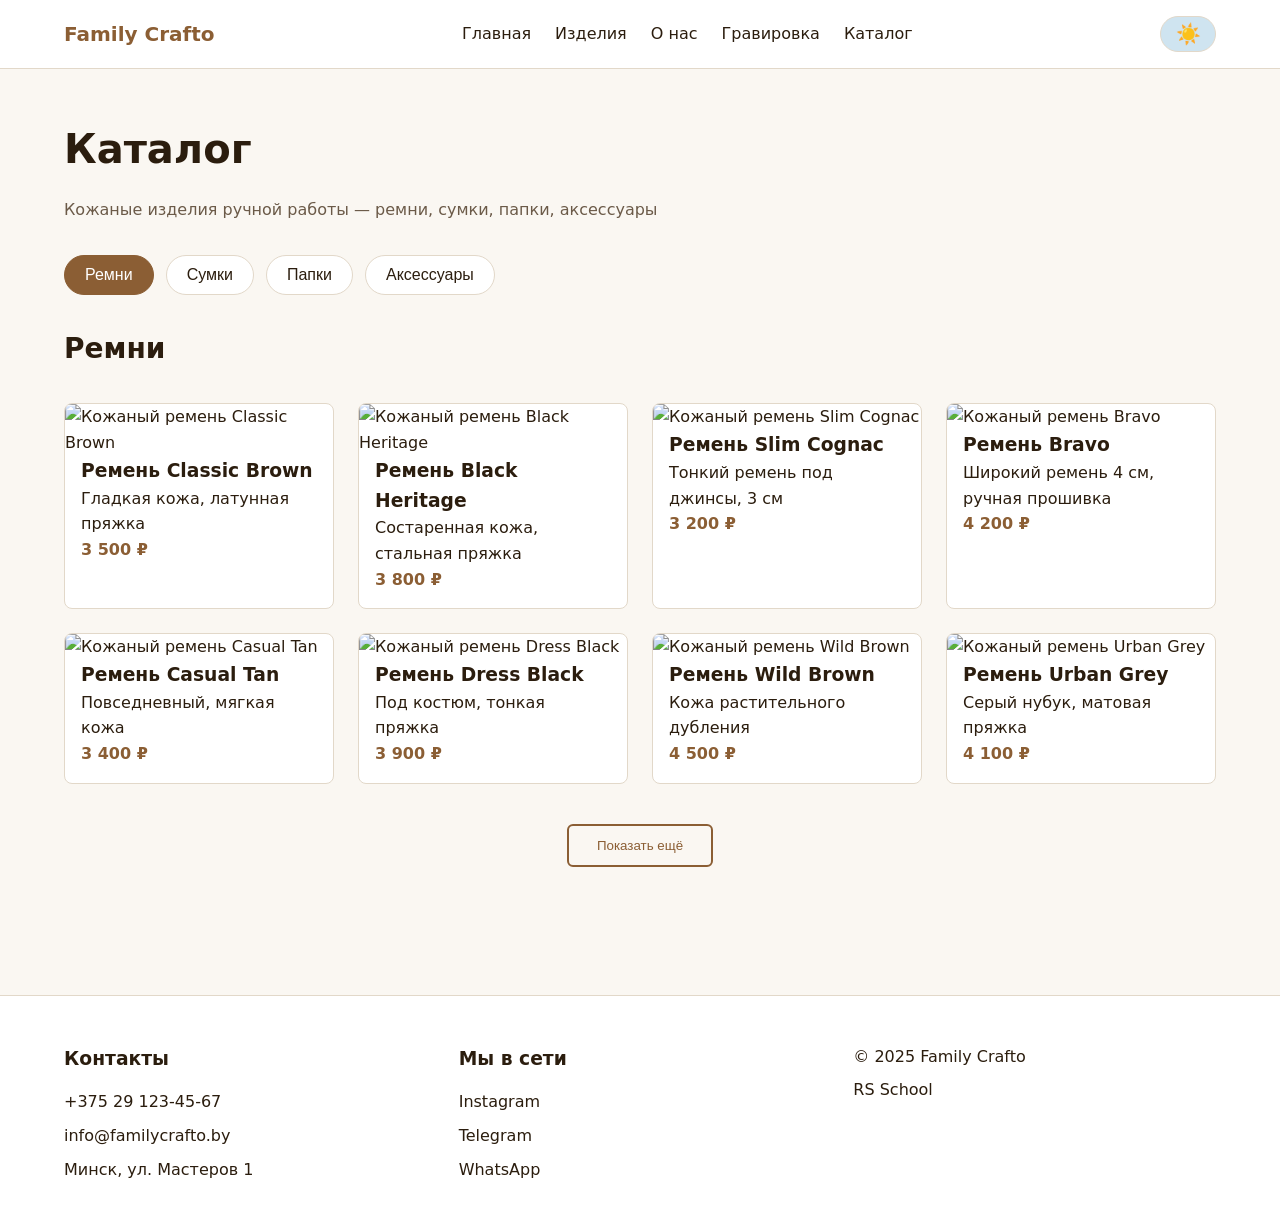
==== catalog.html @ 92be7557 "feat: add landing page and catalog markup" ====
<!DOCTYPE html>
<html lang="ru">
<head>
    <meta charset="UTF-8">
    <meta name="viewport" content="width=device-width, initial-scale=1.0">
    <title>Каталог — Family Crafto</title>
    <link rel="icon" href="images/favicon.ico" type="image/x-icon">
    <link rel="stylesheet" href="css/themes.css">
    <link rel="stylesheet" href="css/style.css">
    <script src="js/theme.js" defer></script>
</head>
<body>

    <!-- ===== HEADER (тот же, что на главной, но ссылки на секции — через index.html#) ===== -->
    <header class="header">
        <div class="container header__inner">
            <a href="index.html" class="logo">Family Crafto</a>

            <nav class="nav" aria-label="Основная навигация">
                <ul class="nav__list">
                    <li><a href="index.html#hero">Главная</a></li>
                    <li><a href="index.html#products">Изделия</a></li>
                    <li><a href="index.html#benefits">О нас</a></li>
                    <li><a href="index.html#engraving">Гравировка</a></li>
                    <li><a href="catalog.html">Каталог</a></li>
                </ul>
            </nav>

            <button class="theme-toggle" type="button" aria-label="Переключить тему">
                <span class="theme-toggle__icon theme-toggle__icon--sun" aria-hidden="true">☀️</span>
                <span class="theme-toggle__icon theme-toggle__icon--moon" aria-hidden="true">🌙</span>
            </button>

            <button class="burger" type="button" aria-label="Открыть меню">
                <span></span><span></span><span></span>
            </button>
        </div>
    </header>

    <!-- ===== MAIN ===== -->
    <main class="catalog">
        <div class="container">

            <!-- 1. Заголовок H1 (единственный на странице) -->
            <h1>Каталог</h1>
            <p class="catalog__subtitle">Кожаные изделия ручной работы — ремни, сумки, папки, аксессуары</p>

            <!-- 2. Категории (≥3) + переключатели -->
            <div class="categories" role="tablist" aria-label="Категории товаров">
                <button class="category category--active" type="button">Ремни</button>
                <button class="category" type="button">Сумки</button>
                <button class="category" type="button">Папки</button>
                <button class="category" type="button">Аксессуары</button>
            </div>
            <h2 class="visually-hidden">Ремни</h2>
            <!-- 3. Сетка карточек (≥8 в активной категории) -->
            <ul class="products">

                <li class="product-card">
                    <img src="images/catalog/belt-1.jpg" alt="Кожаный ремень Classic Brown">
                    <h3>Ремень Classic Brown</h3>
                    <p>Гладкая кожа, латунная пряжка</p>
                    <span class="product-card__price">3 500 ₽</span>
                </li>

                <li class="product-card">
                    <img src="images/catalog/belt-2.jpg" alt="Кожаный ремень Black Heritage">
                    <h3>Ремень Black Heritage</h3>
                    <p>Состаренная кожа, стальная пряжка</p>
                    <span class="product-card__price">3 800 ₽</span>
                </li>

                <li class="product-card">
                    <img src="images/catalog/belt-3.jpg" alt="Кожаный ремень Slim Cognac">
                    <h3>Ремень Slim Cognac</h3>
                    <p>Тонкий ремень под джинсы, 3 см</p>
                    <span class="product-card__price">3 200 ₽</span>
                </li>

                <li class="product-card">
                    <img src="images/catalog/belt-4.jpg" alt="Кожаный ремень Bravo">
                    <h3>Ремень Bravo</h3>
                    <p>Широкий ремень 4 см, ручная прошивка</p>
                    <span class="product-card__price">4 200 ₽</span>
                </li>

                <li class="product-card">
                    <img src="images/catalog/belt-5.jpg" alt="Кожаный ремень Casual Tan">
                    <h3>Ремень Casual Tan</h3>
                    <p>Повседневный, мягкая кожа</p>
                    <span class="product-card__price">3 400 ₽</span>
                </li>

                <li class="product-card">
                    <img src="images/catalog/belt-6.jpg" alt="Кожаный ремень Dress Black">
                    <h3>Ремень Dress Black</h3>
                    <p>Под костюм, тонкая пряжка</p>
                    <span class="product-card__price">3 900 ₽</span>
                </li>

                <li class="product-card">
                    <img src="images/catalog/belt-7.jpg" alt="Кожаный ремень Wild Brown">
                    <h3>Ремень Wild Brown</h3>
                    <p>Кожа растительного дубления</p>
                    <span class="product-card__price">4 500 ₽</span>
                </li>

                <li class="product-card">
                    <img src="images/catalog/belt-8.jpg" alt="Кожаный ремень Urban Grey">
                    <h3>Ремень Urban Grey</h3>
                    <p>Серый нубук, матовая пряжка</p>
                    <span class="product-card__price">4 100 ₽</span>
                </li>

            </ul>

            <!-- 4. Кнопка «Показать ещё» -->
            <div class="catalog__more">
                <button class="btn btn--outline" type="button">Показать ещё</button>
            </div>

        </div>
    </main>

    <!-- ===== FOOTER (тот же, что на главной) ===== -->
    <footer class="footer">
        <div class="container footer__inner">
            <div class="footer__col">
                <h3>Контакты</h3>
                <a href="tel:+375291234567">+375 29 123-45-67</a>
                <a href="mailto:info@familycrafto.by">info@familycrafto.by</a>
                <a href="https://maps.google.com/?q=Minsk" target="_blank" rel="noopener">Минск, ул. Мастеров 1</a>
            </div>
            <div class="footer__col">
                <h3>Мы в сети</h3>
                <a href="https://instagram.com/family_crafto" target="_blank" rel="noopener">Instagram</a>
                <a href="https://t.me/family_crafto" target="_blank" rel="noopener">Telegram</a>
                <a href="https://wa.me/375291234567" target="_blank" rel="noopener">WhatsApp</a>
            </div>
            <div class="footer__col">
                <p>© 2025 Family Crafto</p>
                <a href="https://rs.school/js/" target="_blank" rel="noopener">RS School</a>
            </div>
        </div>
    </footer>

</body>
</html>
---- css/themes.css ----
:root {
    --bg: #faf7f2;
    --surface: #ffffff;
    --text: #2b1d0e;
    --text-muted: #6b5a48;
    --accent: #8b5e34;
    --accent-hover: #6f4826;
    --border: #e2d8c9;
}

[data-theme="dark"] {
    --bg: #1a1410;
    --surface: #241c15;
    --text: #f0e6d8;
    --text-muted: #b5a48e;
    --accent: #c8925b;
    --accent-hover: #dba872;
    --border: #3a2e22;
}
---- css/style.css ----
* { box-sizing: border-box; margin: 0; padding: 0; }

html { scroll-behavior: smooth; }

body {
    font-family: system-ui, -apple-system, sans-serif;
    background: var(--bg);
    color: var(--text);
    line-height: 1.6;
    transition: background .3s, color .3s;
}

ul { list-style: none; }
a { color: inherit; text-decoration: none; }
img { max-width: 100%; height: auto; display: block; }

.container {
    width: 100%;
    max-width: 1200px;
    margin: 0 auto;
    padding: 0 24px;
}

/* HEADER */
.header {
    position: sticky; top: 0; z-index: 100;
    background: var(--surface);
    border-bottom: 1px solid var(--border);
}
.header__inner {
    display: flex; align-items: center; justify-content: space-between;
    gap: 24px; padding: 16px 24px;
}
.logo { font-weight: 700; font-size: 1.25rem; color: var(--accent); }

.nav__list { display: flex; gap: 24px; }
.nav__list a { transition: color .2s; }
.nav__list a:hover { color: var(--accent); }

/* === Кнопка переключения темы с анимацией «закат/восход» === */
.theme-toggle {
    position: relative;
    width: 56px;
    height: 36px;
    border-radius: 18px;
    background: #cfe4f0;                 /* небо днём */
    border: 1px solid var(--border);
    cursor: pointer;
    overflow: hidden;
    padding: 0;
    transition: background .5s ease;
}

/* Небо ночью */
[data-theme="dark"] .theme-toggle {
    background: #1a2740;
}

/* Общие стили иконок — позиция в центре кнопки */
.theme-toggle__icon {
    position: absolute;
    top: 50%;
    left: 50%;
    font-size: 20px;
    line-height: 1;
    transition: transform .6s cubic-bezier(.4, 0, .2, 1),
                opacity .4s ease;
    pointer-events: none;
    user-select: none;
}

/* === СВЕТЛАЯ ТЕМА: солнце в центре, луна «ушла за горизонт» === */
.theme-toggle__icon--sun {
    transform: translate(-50%, -50%);
    opacity: 1;
}

.theme-toggle__icon--moon {
    transform: translate(-50%, 60%);     /* спрятана внизу */
    opacity: 0;
}

/* === ТЁМНАЯ ТЕМА: луна в центре, солнце «уходит вниз» === */
[data-theme="dark"] .theme-toggle__icon--sun {
    transform: translate(-50%, 60%);
    opacity: 0;
}

[data-theme="dark"] .theme-toggle__icon--moon {
    transform: translate(-50%, -50%);
    opacity: 1;
}

/* ховер — лёгкое увеличение кнопки */
.theme-toggle:hover {
    transform: scale(1.05);
}
.theme-toggle:active {
    transform: scale(.97);
}

.theme-toggle:hover { background: var(--border); }

.burger { display: none; background: none; border: none; cursor: pointer; }
.burger span { display: block; width: 24px; height: 2px; background: var(--text); margin: 4px 0; }

/* секции */
section { padding: 64px 0; }

h1 { font-size: 2.5rem; margin-bottom: 16px; }
h2 { font-size: 1.75rem; margin-bottom: 16px; }

.btn {
    display: inline-block; padding: 12px 28px;
    background: var(--accent); color: #fff;
    border-radius: 6px; border: none; cursor: pointer;
    transition: background .2s, transform .2s;
}
.btn:hover { background: var(--accent-hover); transform: translateY(-2px); }
.btn--outline { background: transparent; color: var(--accent); border: 2px solid var(--accent); }
.btn--outline:hover { background: var(--accent); color: #fff; }

/* сетки */
.benefits__grid { display: grid; grid-template-columns: repeat(3, 1fr); gap: 24px; margin-top: 32px; }
.benefit-card { background: var(--surface); border: 1px solid var(--border); padding: 24px; border-radius: 8px; }

.products { display: grid; grid-template-columns: repeat(4, 1fr); gap: 24px; margin: 32px 0; }
.product-card { background: var(--surface); border: 1px solid var(--border); border-radius: 8px; overflow: hidden; transition: transform .3s, box-shadow .3s; }
.product-card:hover { transform: translateY(-4px); box-shadow: 0 8px 24px rgba(0,0,0,.12); }
.product-card h3, .product-card p, .product-card__price { padding: 0 16px; }
.product-card__price { display: block; padding-bottom: 16px; color: var(--accent); font-weight: 700; }

/* слайдер */
.slider { position: relative; overflow: hidden; margin-top: 32px; }
.slider__track { display: flex; gap: 24px; }
.slide { flex: 0 0 calc((100% - 48px) / 3); background: var(--surface); border-radius: 8px; overflow: hidden; }
.slide h3, .slide p { padding: 8px 16px; }

.slider__btn {
    position: absolute; top: 50%; transform: translateY(-50%);
    background: var(--surface); border: 1px solid var(--border);
    width: 40px; height: 40px; border-radius: 50%; cursor: pointer;
}
.slider__btn--prev { left: 8px; }
.slider__btn--next { right: 8px; }

.slider__dots { display: flex; gap: 8px; justify-content: center; margin-top: 16px; }
.dot { width: 10px; height: 10px; border-radius: 50%; background: var(--border); border: none; cursor: pointer; }
.dot--active { background: var(--accent); }

/* about / engraving */
.about__inner, .engraving__inner {
    display: grid; grid-template-columns: 1fr 1fr; gap: 48px; align-items: center;
}

/* footer */
.footer { background: var(--surface); border-top: 1px solid var(--border); padding: 48px 0 24px; margin-top: 64px; }
.footer__inner { display: grid; grid-template-columns: repeat(3, 1fr); gap: 32px; }
.footer__col { display: flex; flex-direction: column; gap: 8px; }
.footer__col h3 { margin-bottom: 8px; }
.footer__col a { transition: color .2s; }
.footer__col a:hover { color: var(--accent); }

/* АДАПТИВ */
@media (max-width: 1024px) {
    .products { grid-template-columns: repeat(3, 1fr); }
    .benefits__grid { grid-template-columns: repeat(2, 1fr); }
}

@media (max-width: 768px) {
    .nav { display: none; }
    .burger { display: block; }
    .about__inner, .engraving__inner { grid-template-columns: 1fr; }
    .products { grid-template-columns: repeat(2, 1fr); }
    .slide { flex: 0 0 calc((100% - 24px) / 2); }
    h1 { font-size: 2rem; }
}

@media (max-width: 480px) {
    .container { padding: 0 16px; }
    .products, .benefits__grid, .footer__inner { grid-template-columns: 1fr; }
    .slide { flex: 0 0 100%; }
    h1 { font-size: 1.75rem; }
}
/* Каталог */
.catalog { padding: 48px 0 64px; }

.catalog__subtitle {
    color: var(--text-muted);
    margin-bottom: 32px;
}

/* Категории */
.categories {
    display: flex;
    flex-wrap: wrap;
    gap: 12px;
    margin-bottom: 32px;
}

.category {
    padding: 10px 20px;
    background: var(--surface);
    color: var(--text);
    border: 1px solid var(--border);
    border-radius: 24px;
    cursor: pointer;
    transition: background .2s, color .2s, border-color .2s;
    font-size: 1rem;
}

.category:hover {
    border-color: var(--accent);
    color: var(--accent);
}

.category--active {
    background: var(--accent);
    color: #fff;
    border-color: var(--accent);
}

/* Кнопка «Показать ещё» */
.catalog__more {
    display: flex;
    justify-content: center;
    margin-top: 40px;
}
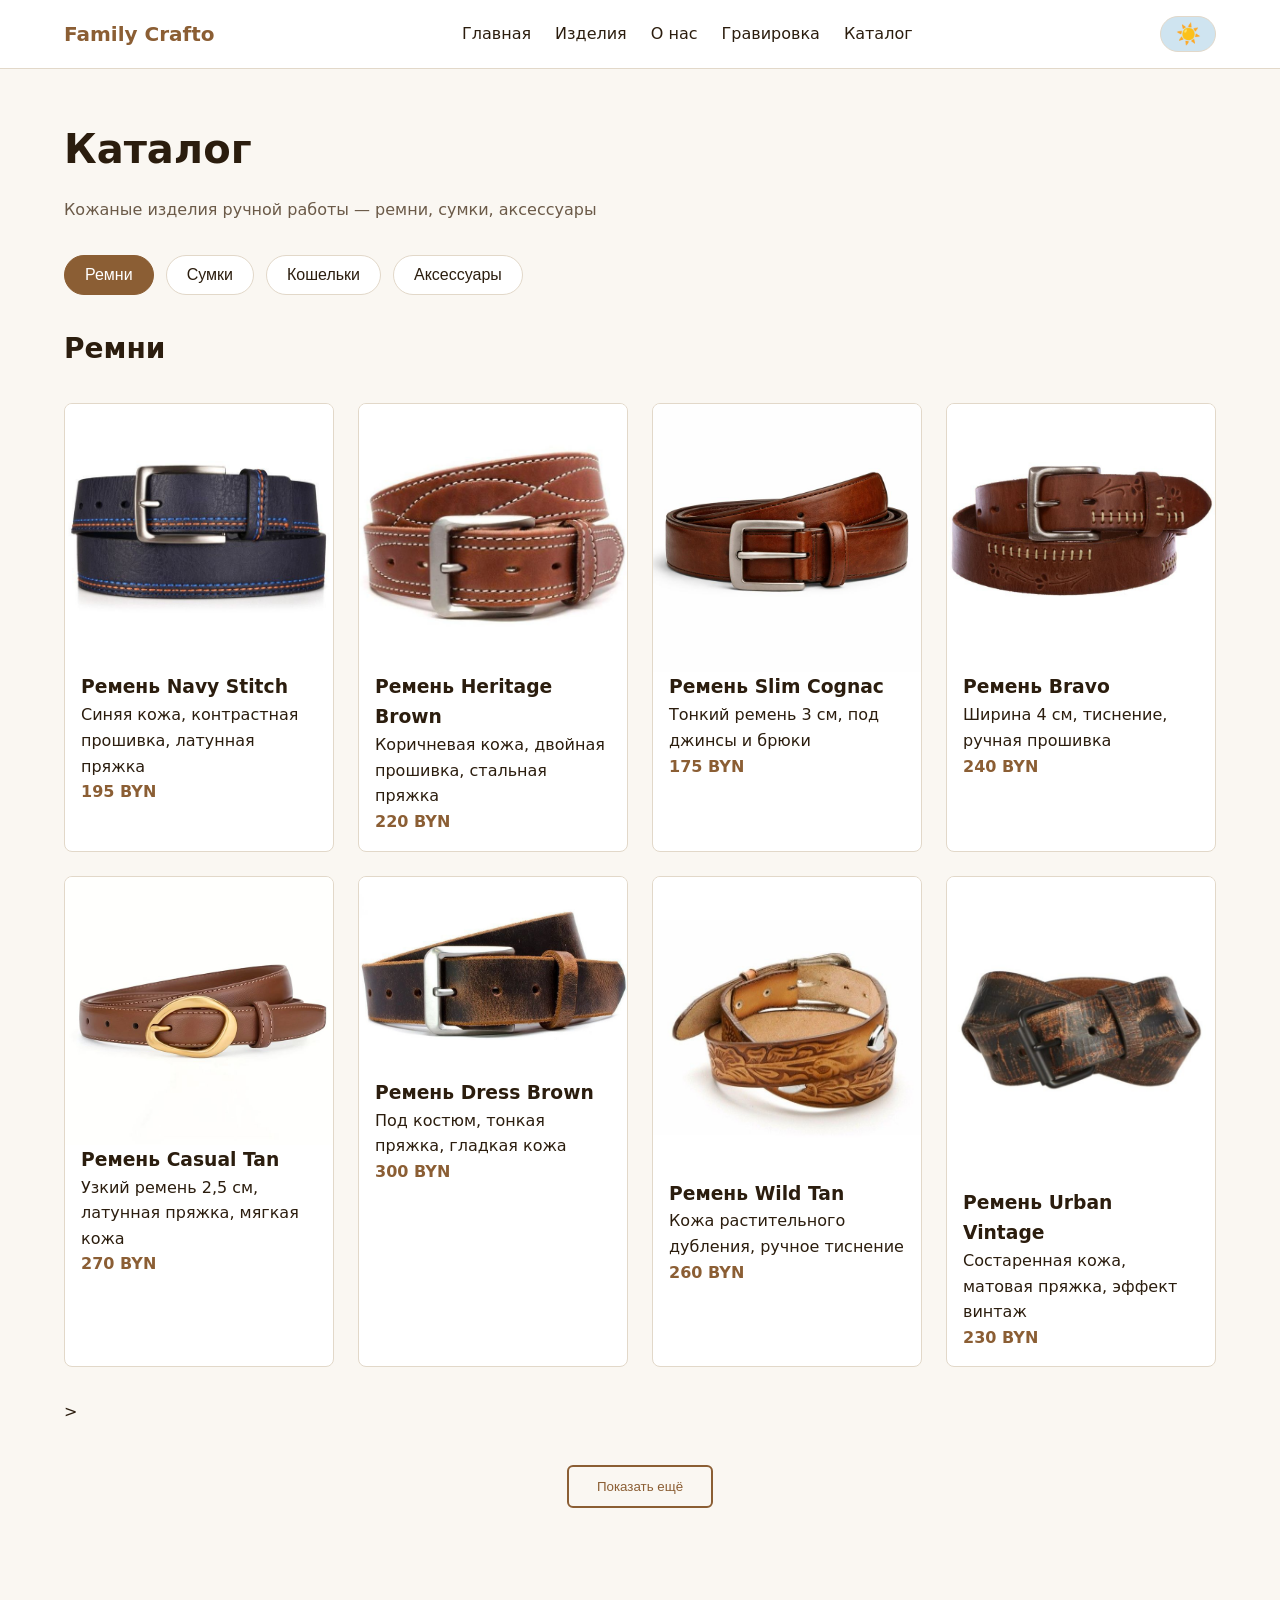
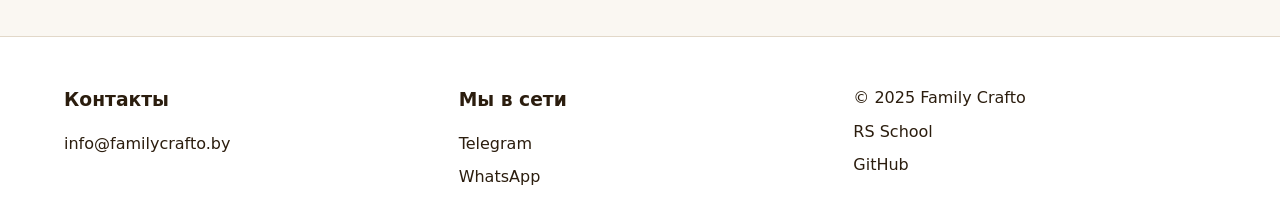
==== commit b1fe6485: "feat: add product images and update hero text" ====
--- a/catalog.html
+++ b/catalog.html
@@ -11,7 +11,7 @@
 </head>
 <body>
 
-    <!-- ===== HEADER (тот же, что на главной, но ссылки на секции — через index.html#) ===== -->
+    
     <header class="header">
         <div class="container header__inner">
             <a href="index.html" class="logo">Family Crafto</a>
@@ -37,84 +37,84 @@
         </div>
     </header>
 
-    <!-- ===== MAIN ===== -->
+   
     <main class="catalog">
         <div class="container">
 
-            <!-- 1. Заголовок H1 (единственный на странице) -->
+           
             <h1>Каталог</h1>
-            <p class="catalog__subtitle">Кожаные изделия ручной работы — ремни, сумки, папки, аксессуары</p>
+            <p class="catalog__subtitle">Кожаные изделия ручной работы — ремни, сумки, аксессуары</p>
 
-            <!-- 2. Категории (≥3) + переключатели -->
+            
             <div class="categories" role="tablist" aria-label="Категории товаров">
                 <button class="category category--active" type="button">Ремни</button>
                 <button class="category" type="button">Сумки</button>
-                <button class="category" type="button">Папки</button>
+                <button class="category" type="button">Кошельки</button>
                 <button class="category" type="button">Аксессуары</button>
             </div>
             <h2 class="visually-hidden">Ремни</h2>
-            <!-- 3. Сетка карточек (≥8 в активной категории) -->
+        
             <ul class="products">
 
                 <li class="product-card">
-                    <img src="images/catalog/belt-1.jpg" alt="Кожаный ремень Classic Brown">
-                    <h3>Ремень Classic Brown</h3>
-                    <p>Гладкая кожа, латунная пряжка</p>
-                    <span class="product-card__price">3 500 ₽</span>
+                    <img src="images/remen4.jpg" alt="Синий кожаный ремень с контрастной прошивкой">
+                    <h3>Ремень Navy Stitch</h3>
+                    <p>Синяя кожа, контрастная прошивка, латунная пряжка</p>
+                    <span class="product-card__price">195 BYN</span>
                 </li>
-
+            
                 <li class="product-card">
-                    <img src="images/catalog/belt-2.jpg" alt="Кожаный ремень Black Heritage">
-                    <h3>Ремень Black Heritage</h3>
-                    <p>Состаренная кожа, стальная пряжка</p>
-                    <span class="product-card__price">3 800 ₽</span>
+                    <img src="images/remen5.jpg" alt="Коричневый кожаный ремень с двойной прошивкой">
+                    <h3>Ремень Heritage Brown</h3>
+                    <p>Коричневая кожа, двойная прошивка, стальная пряжка</p>
+                    <span class="product-card__price">220 BYN</span>
                 </li>
-
+            
                 <li class="product-card">
-                    <img src="images/catalog/belt-3.jpg" alt="Кожаный ремень Slim Cognac">
+                    <img src="images/remen3.jpg" alt="Тонкий коричневый кожаный ремень под джинсы">
                     <h3>Ремень Slim Cognac</h3>
-                    <p>Тонкий ремень под джинсы, 3 см</p>
-                    <span class="product-card__price">3 200 ₽</span>
+                    <p>Тонкий ремень 3 см, под джинсы и брюки</p>
+                    <span class="product-card__price">175 BYN</span>
                 </li>
-
+            
                 <li class="product-card">
-                    <img src="images/catalog/belt-4.jpg" alt="Кожаный ремень Bravo">
+                    <img src="images/remen6.jpg" alt="Кожаный ремень с тиснением ручной работы">
                     <h3>Ремень Bravo</h3>
-                    <p>Широкий ремень 4 см, ручная прошивка</p>
-                    <span class="product-card__price">4 200 ₽</span>
+                    <p>Ширина 4 см, тиснение, ручная прошивка</p>
+                    <span class="product-card__price">240 BYN</span>
                 </li>
-
+            
                 <li class="product-card">
-                    <img src="images/catalog/belt-5.jpg" alt="Кожаный ремень Casual Tan">
+                    <img src="images/remen10.jpg" alt="Узкий кожаный ремень с латунной пряжкой">
                     <h3>Ремень Casual Tan</h3>
-                    <p>Повседневный, мягкая кожа</p>
-                    <span class="product-card__price">3 400 ₽</span>
+                    <p>Узкий ремень 2,5 см, латунная пряжка, мягкая кожа</p>
+                    <span class="product-card__price">270 BYN</span>
                 </li>
-
+            
                 <li class="product-card">
-                    <img src="images/catalog/belt-6.jpg" alt="Кожаный ремень Dress Black">
-                    <h3>Ремень Dress Black</h3>
-                    <p>Под костюм, тонкая пряжка</p>
-                    <span class="product-card__price">3 900 ₽</span>
+                    <img src="images/remen9.jpg" alt="Классический тёмно-коричневый ремень под костюм">
+                    <h3>Ремень Dress Brown</h3>
+                    <p>Под костюм, тонкая пряжка, гладкая кожа</p>
+                    <span class="product-card__price">300 BYN</span>
                 </li>
-
+            
                 <li class="product-card">
-                    <img src="images/catalog/belt-7.jpg" alt="Кожаный ремень Wild Brown">
-                    <h3>Ремень Wild Brown</h3>
-                    <p>Кожа растительного дубления</p>
-                    <span class="product-card__price">4 500 ₽</span>
+                    <img src="images/remen8.jpg" alt="Кожаный ремень ручной работы с тиснением">
+                    <h3>Ремень Wild Tan</h3>
+                    <p>Кожа растительного дубления, ручное тиснение</p>
+                    <span class="product-card__price">260 BYN</span>
                 </li>
-
+            
                 <li class="product-card">
-                    <img src="images/catalog/belt-8.jpg" alt="Кожаный ремень Urban Grey">
-                    <h3>Ремень Urban Grey</h3>
-                    <p>Серый нубук, матовая пряжка</p>
-                    <span class="product-card__price">4 100 ₽</span>
+                    <img src="images/remen7.jpg" alt="Состаренный кожаный ремень тёмно-коричневый">
+                    <h3>Ремень Urban Vintage</h3>
+                    <p>Состаренная кожа, матовая пряжка, эффект винтаж</p>
+                    <span class="product-card__price">230 BYN</span>
                 </li>
-
+            
             </ul>
 
-            <!-- 4. Кнопка «Показать ещё» -->
+          >
             <div class="catalog__more">
                 <button class="btn btn--outline" type="button">Показать ещё</button>
             </div>
@@ -122,24 +122,22 @@
         </div>
     </main>
 
-    <!-- ===== FOOTER (тот же, что на главной) ===== -->
+    
     <footer class="footer">
         <div class="container footer__inner">
             <div class="footer__col">
                 <h3>Контакты</h3>
-                <a href="tel:+375291234567">+375 29 123-45-67</a>
                 <a href="mailto:info@familycrafto.by">info@familycrafto.by</a>
-                <a href="https://maps.google.com/?q=Minsk" target="_blank" rel="noopener">Минск, ул. Мастеров 1</a>
             </div>
             <div class="footer__col">
                 <h3>Мы в сети</h3>
-                <a href="https://instagram.com/family_crafto" target="_blank" rel="noopener">Instagram</a>
                 <a href="https://t.me/family_crafto" target="_blank" rel="noopener">Telegram</a>
                 <a href="https://wa.me/375291234567" target="_blank" rel="noopener">WhatsApp</a>
             </div>
             <div class="footer__col">
                 <p>© 2025 Family Crafto</p>
                 <a href="https://rs.school/js/" target="_blank" rel="noopener">RS School</a>
+                <a href="https://github.com/Kalanho" target="_blank" rel="noopener" class="footer__link">GitHub</a>
             </div>
         </div>
     </footer>
--- a/css/style.css
+++ b/css/style.css
@@ -21,7 +21,7 @@
     padding: 0 24px;
 }
 
-/* HEADER */
+
 .header {
     position: sticky; top: 0; z-index: 100;
     background: var(--surface);
@@ -37,13 +37,13 @@
 .nav__list a { transition: color .2s; }
 .nav__list a:hover { color: var(--accent); }
 
-/* === Кнопка переключения темы с анимацией «закат/восход» === */
+
 .theme-toggle {
     position: relative;
     width: 56px;
     height: 36px;
     border-radius: 18px;
-    background: #cfe4f0;                 /* небо днём */
+    background: #cfe4f0;                 
     border: 1px solid var(--border);
     cursor: pointer;
     overflow: hidden;
@@ -51,12 +51,12 @@
     transition: background .5s ease;
 }
 
-/* Небо ночью */
+
 [data-theme="dark"] .theme-toggle {
     background: #1a2740;
 }
 
-/* Общие стили иконок — позиция в центре кнопки */
+
 .theme-toggle__icon {
     position: absolute;
     top: 50%;
@@ -69,18 +69,18 @@
     user-select: none;
 }
 
-/* === СВЕТЛАЯ ТЕМА: солнце в центре, луна «ушла за горизонт» === */
+
 .theme-toggle__icon--sun {
     transform: translate(-50%, -50%);
     opacity: 1;
 }
 
 .theme-toggle__icon--moon {
-    transform: translate(-50%, 60%);     /* спрятана внизу */
+    transform: translate(-50%, 60%);     
     opacity: 0;
 }
 
-/* === ТЁМНАЯ ТЕМА: луна в центре, солнце «уходит вниз» === */
+
 [data-theme="dark"] .theme-toggle__icon--sun {
     transform: translate(-50%, 60%);
     opacity: 0;
@@ -91,7 +91,7 @@
     opacity: 1;
 }
 
-/* ховер — лёгкое увеличение кнопки */
+
 .theme-toggle:hover {
     transform: scale(1.05);
 }
@@ -104,7 +104,7 @@
 .burger { display: none; background: none; border: none; cursor: pointer; }
 .burger span { display: block; width: 24px; height: 2px; background: var(--text); margin: 4px 0; }
 
-/* секции */
+
 section { padding: 64px 0; }
 
 h1 { font-size: 2.5rem; margin-bottom: 16px; }
@@ -120,7 +120,7 @@
 .btn--outline { background: transparent; color: var(--accent); border: 2px solid var(--accent); }
 .btn--outline:hover { background: var(--accent); color: #fff; }
 
-/* сетки */
+
 .benefits__grid { display: grid; grid-template-columns: repeat(3, 1fr); gap: 24px; margin-top: 32px; }
 .benefit-card { background: var(--surface); border: 1px solid var(--border); padding: 24px; border-radius: 8px; }
 
@@ -130,7 +130,7 @@
 .product-card h3, .product-card p, .product-card__price { padding: 0 16px; }
 .product-card__price { display: block; padding-bottom: 16px; color: var(--accent); font-weight: 700; }
 
-/* слайдер */
+
 .slider { position: relative; overflow: hidden; margin-top: 32px; }
 .slider__track { display: flex; gap: 24px; }
 .slide { flex: 0 0 calc((100% - 48px) / 3); background: var(--surface); border-radius: 8px; overflow: hidden; }
@@ -148,12 +148,12 @@
 .dot { width: 10px; height: 10px; border-radius: 50%; background: var(--border); border: none; cursor: pointer; }
 .dot--active { background: var(--accent); }
 
-/* about / engraving */
+
 .about__inner, .engraving__inner {
     display: grid; grid-template-columns: 1fr 1fr; gap: 48px; align-items: center;
 }
 
-/* footer */
+
 .footer { background: var(--surface); border-top: 1px solid var(--border); padding: 48px 0 24px; margin-top: 64px; }
 .footer__inner { display: grid; grid-template-columns: repeat(3, 1fr); gap: 32px; }
 .footer__col { display: flex; flex-direction: column; gap: 8px; }
@@ -161,7 +161,7 @@
 .footer__col a { transition: color .2s; }
 .footer__col a:hover { color: var(--accent); }
 
-/* АДАПТИВ */
+
 @media (max-width: 1024px) {
     .products { grid-template-columns: repeat(3, 1fr); }
     .benefits__grid { grid-template-columns: repeat(2, 1fr); }
@@ -182,7 +182,7 @@
     .slide { flex: 0 0 100%; }
     h1 { font-size: 1.75rem; }
 }
-/* Каталог */
+
 .catalog { padding: 48px 0 64px; }
 
 .catalog__subtitle {
@@ -190,7 +190,7 @@
     margin-bottom: 32px;
 }
 
-/* Категории */
+
 .categories {
     display: flex;
     flex-wrap: wrap;
@@ -220,9 +220,28 @@
     border-color: var(--accent);
 }
 
-/* Кнопка «Показать ещё» */
+
 .catalog__more {
     display: flex;
     justify-content: center;
     margin-top: 40px;
+}
+.hero {
+    padding: 96px 0;
+}
+
+.hero__inner {
+    max-width: 720px;
+}
+
+.hero h1 {
+    font-size: 2.5rem;
+    margin-bottom: 16px;
+    line-height: 1.2;
+}
+
+.hero p {
+    font-size: 1.125rem;
+    color: var(--text-muted);
+    margin-bottom: 32px;
 }
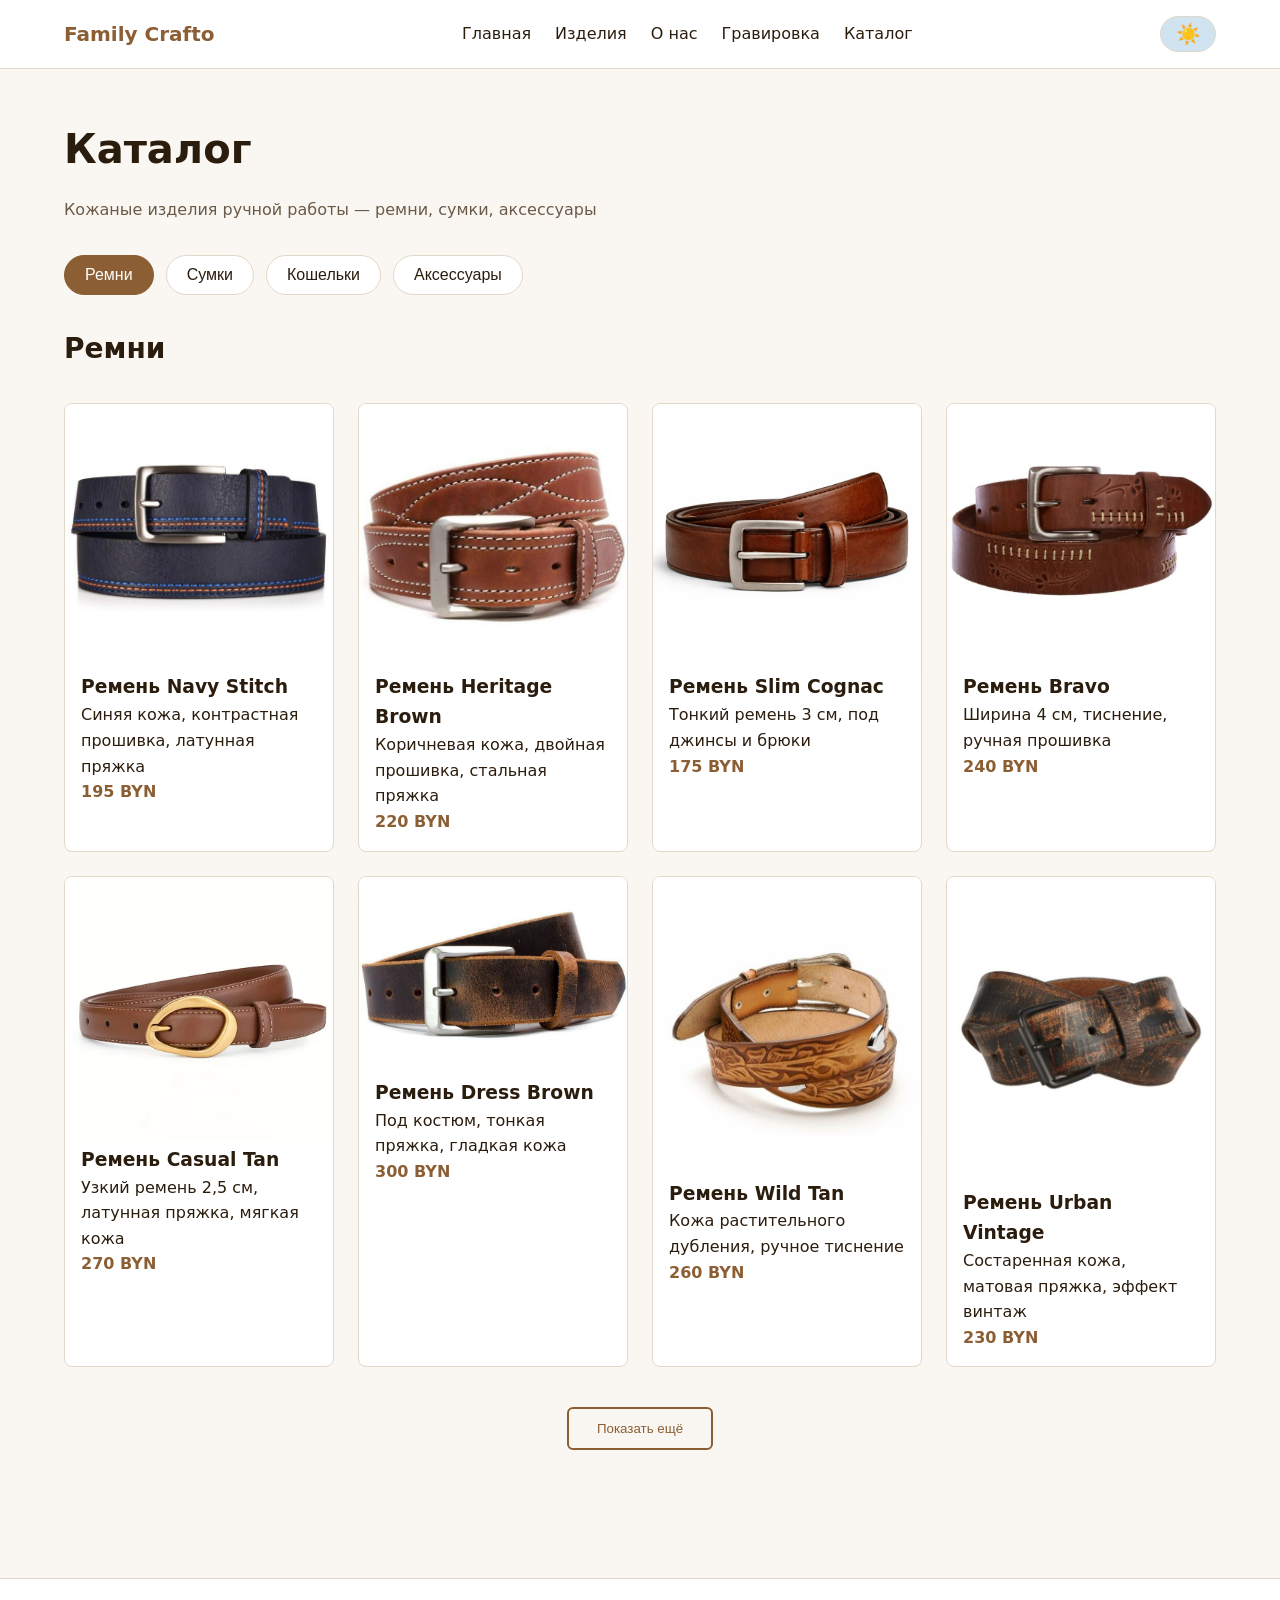
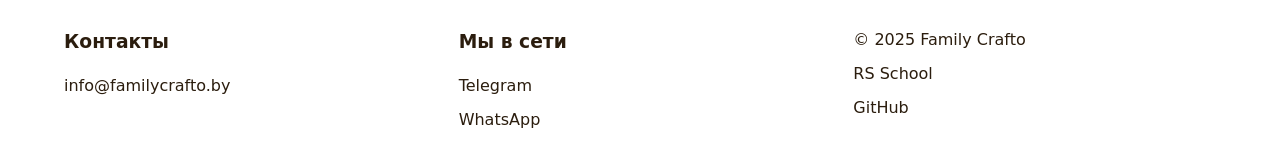
==== commit 35a5b874: "fix: remove extra punctuation in hero text" ====
--- a/catalog.html
+++ b/catalog.html
@@ -114,7 +114,6 @@
             
             </ul>
 
-          >
             <div class="catalog__more">
                 <button class="btn btn--outline" type="button">Показать ещё</button>
             </div>
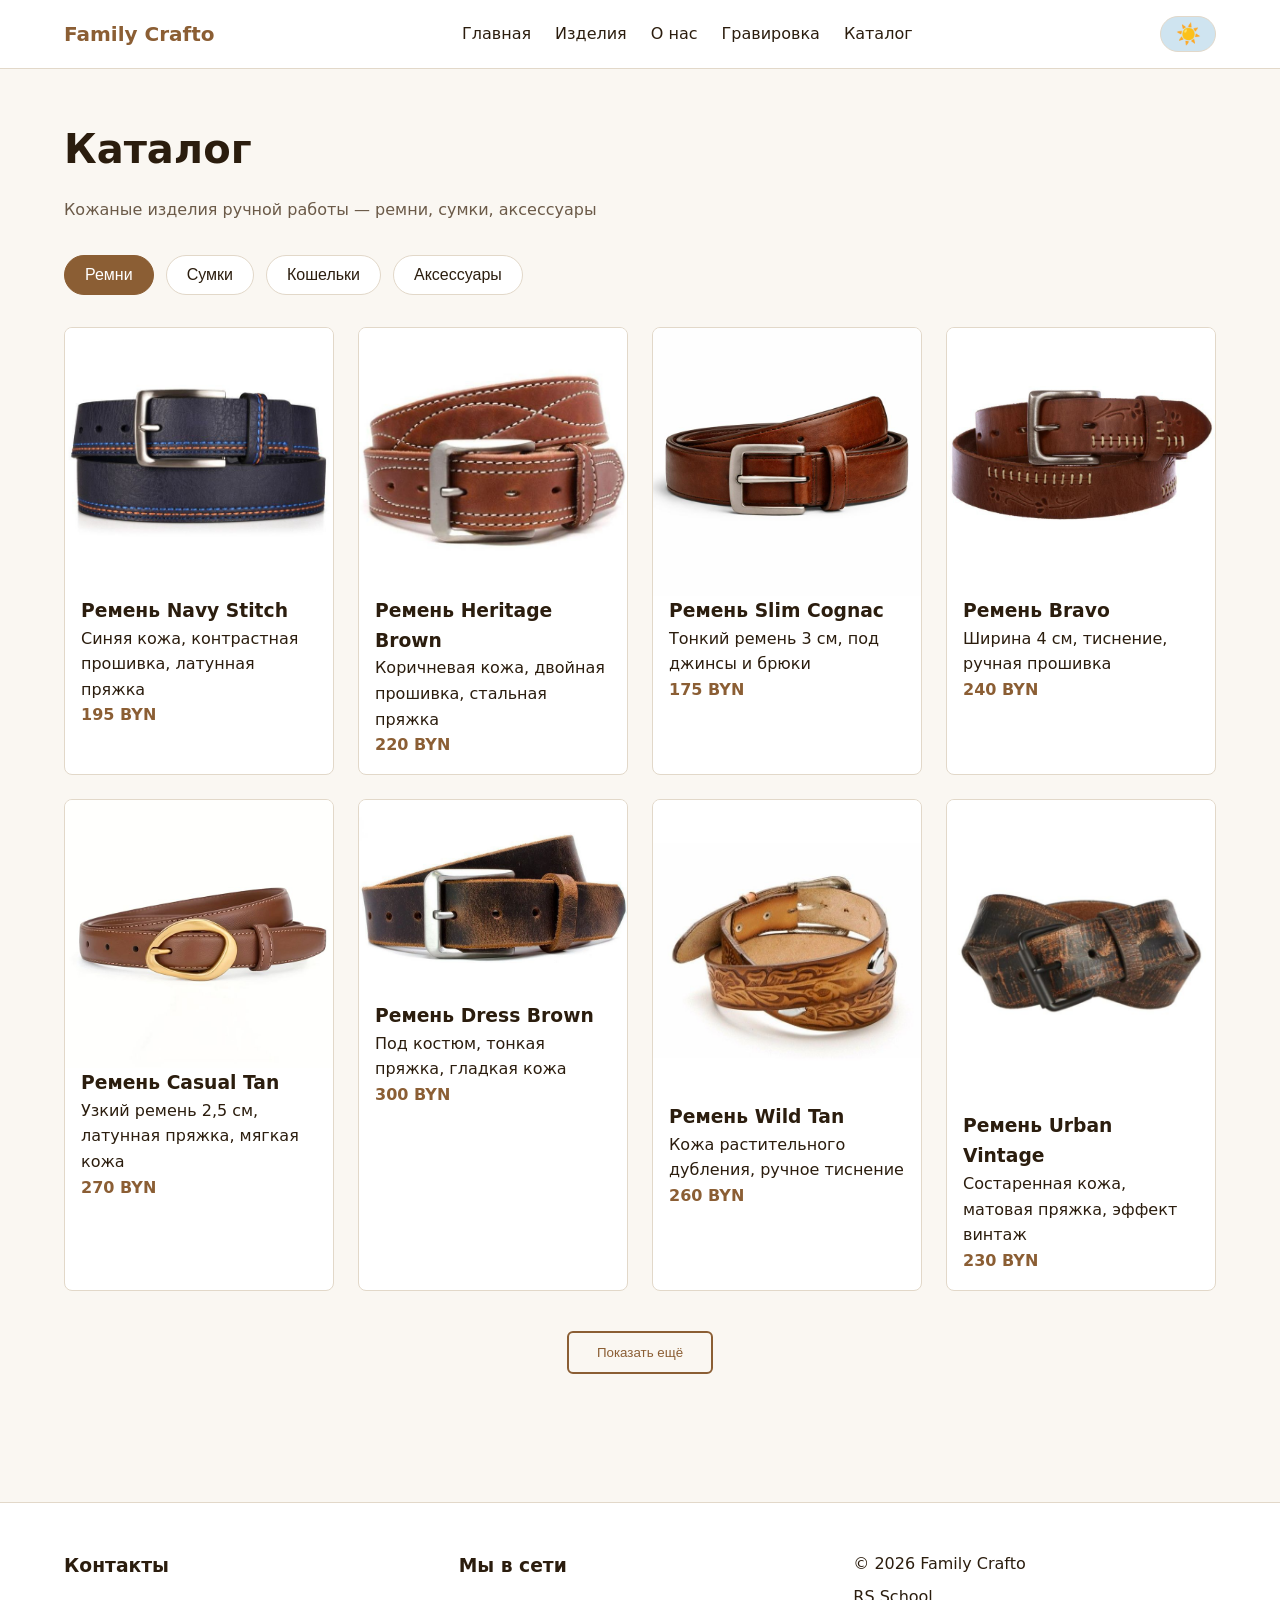
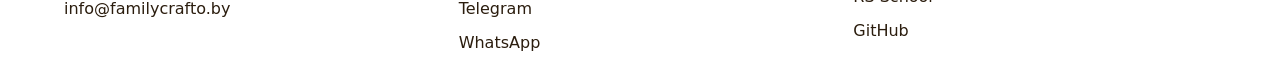
==== commit d41b438b: "a11y: hide decorative slider icons from screen readers" ====
--- a/catalog.html
+++ b/catalog.html
@@ -134,7 +134,7 @@
                 <a href="https://wa.me/375291234567" target="_blank" rel="noopener">WhatsApp</a>
             </div>
             <div class="footer__col">
-                <p>© 2025 Family Crafto</p>
+                <p>© 2026 Family Crafto</p>
                 <a href="https://rs.school/js/" target="_blank" rel="noopener">RS School</a>
                 <a href="https://github.com/Kalanho" target="_blank" rel="noopener" class="footer__link">GitHub</a>
             </div>
--- a/css/style.css
+++ b/css/style.css
@@ -244,4 +244,15 @@
     font-size: 1.125rem;
     color: var(--text-muted);
     margin-bottom: 32px;
+}
+.visually-hidden {
+    position: absolute;
+    width: 1px;
+    height: 1px;
+    margin: -1px;
+    padding: 0;
+    overflow: hidden;
+    clip: rect(0, 0, 0, 0);
+    white-space: nowrap;
+    border: 0;
 }
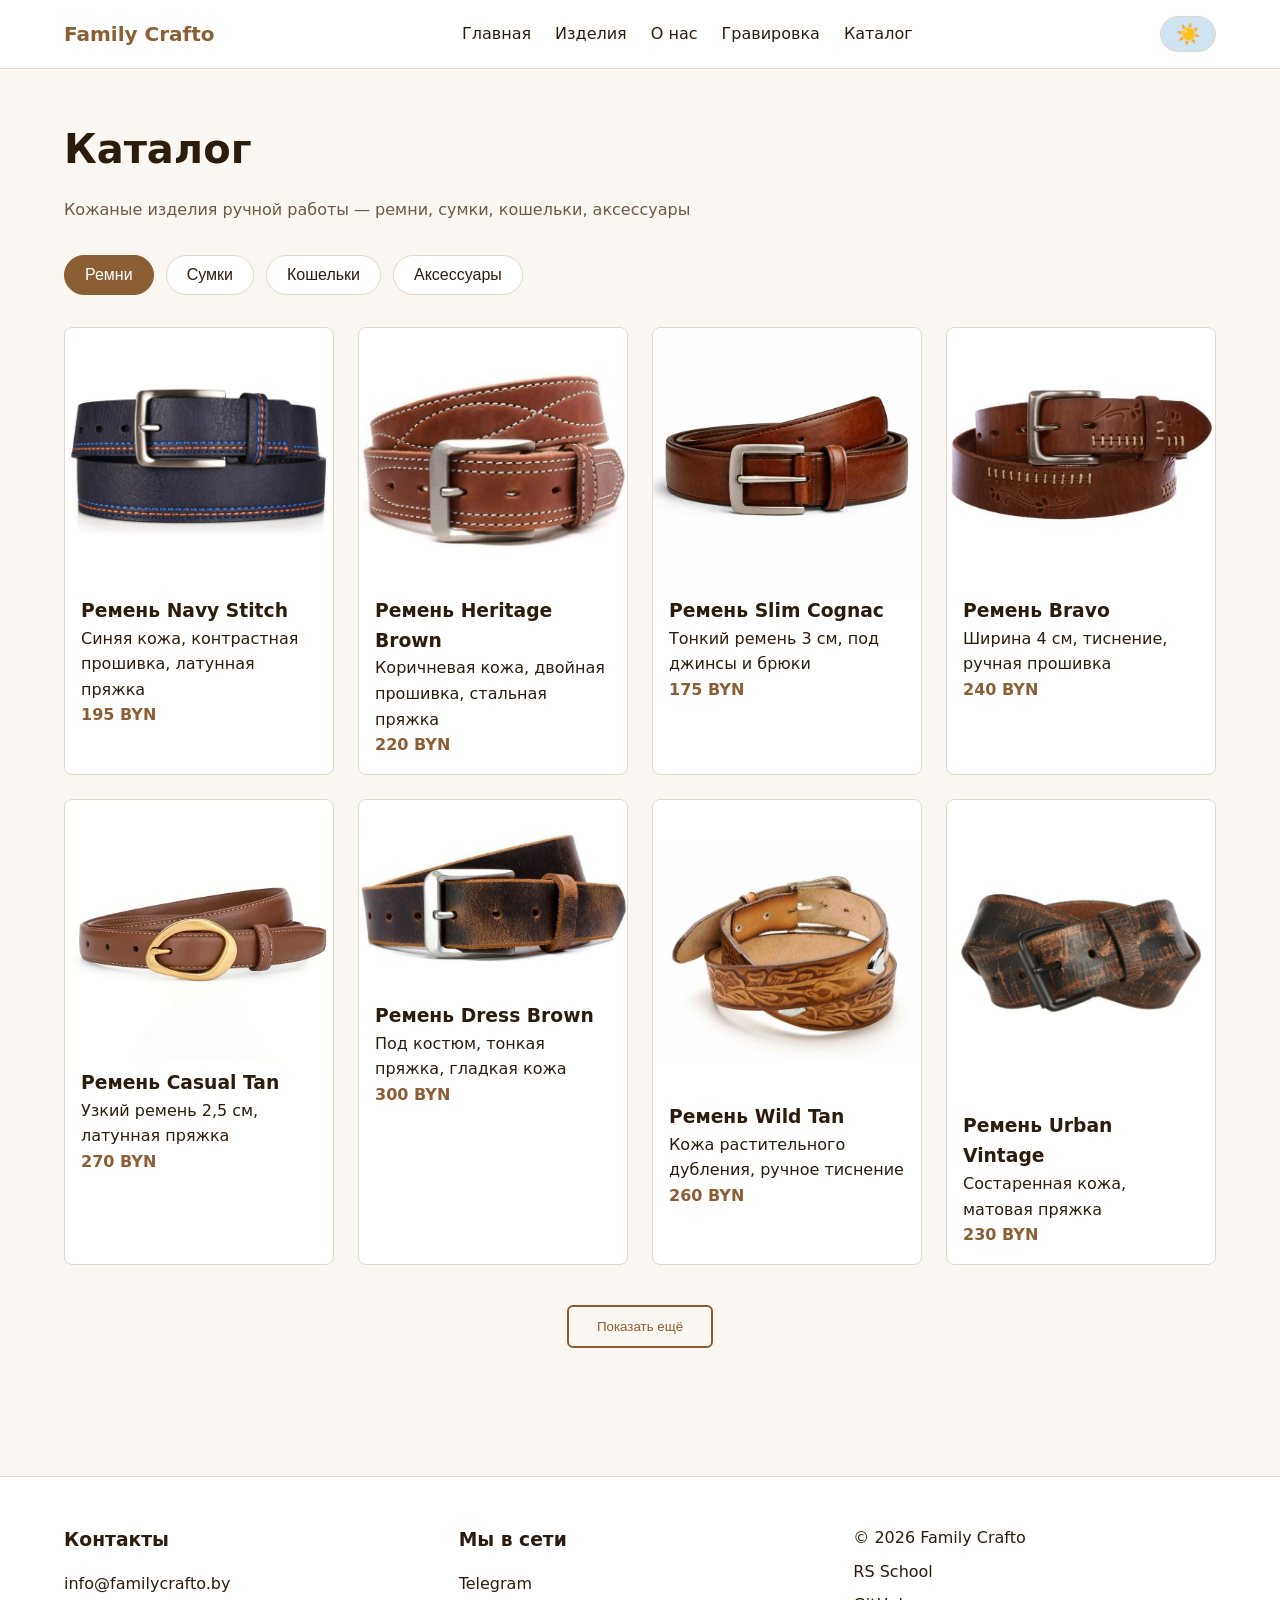
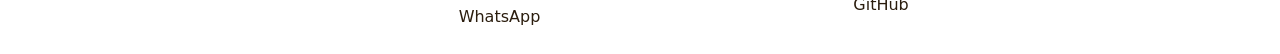
==== commit 5725afee: "feat: add catalog functionality" ====
--- a/catalog.html
+++ b/catalog.html
@@ -11,7 +11,6 @@
 </head>
 <body>
 
-    
     <header class="header">
         <div class="container header__inner">
             <a href="index.html" class="logo">Family Crafto</a>
@@ -37,102 +36,45 @@
         </div>
     </header>
 
-   
     <main class="catalog">
         <div class="container">
+            <h1>Каталог</h1>
+            <p class="catalog__subtitle">Кожаные изделия ручной работы — ремни, сумки, кошельки, аксессуары</p>
 
-           
-            <h1>Каталог</h1>
-            <p class="catalog__subtitle">Кожаные изделия ручной работы — ремни, сумки, аксессуары</p>
+            <div class="categories" role="tablist" aria-label="Категории товаров">
+                <button class="category category--active" type="button" data-category="belts">Ремни</button>
+                <button class="category" type="button" data-category="bags">Сумки</button>
+                <button class="category" type="button" data-category="wallets">Кошельки</button>
+                <button class="category" type="button" data-category="accessories">Аксессуары</button>
+            </div>
 
-            
-            <div class="categories" role="tablist" aria-label="Категории товаров">
-                <button class="category category--active" type="button">Ремни</button>
-                <button class="category" type="button">Сумки</button>
-                <button class="category" type="button">Кошельки</button>
-                <button class="category" type="button">Аксессуары</button>
-            </div>
-            <h2 class="visually-hidden">Ремни</h2>
-        
-            <ul class="products">
-
-                <li class="product-card">
-                    <img src="images/remen4.jpg" alt="Синий кожаный ремень с контрастной прошивкой">
-                    <h3>Ремень Navy Stitch</h3>
-                    <p>Синяя кожа, контрастная прошивка, латунная пряжка</p>
-                    <span class="product-card__price">195 BYN</span>
-                </li>
-            
-                <li class="product-card">
-                    <img src="images/remen5.jpg" alt="Коричневый кожаный ремень с двойной прошивкой">
-                    <h3>Ремень Heritage Brown</h3>
-                    <p>Коричневая кожа, двойная прошивка, стальная пряжка</p>
-                    <span class="product-card__price">220 BYN</span>
-                </li>
-            
-                <li class="product-card">
-                    <img src="images/remen3.jpg" alt="Тонкий коричневый кожаный ремень под джинсы">
-                    <h3>Ремень Slim Cognac</h3>
-                    <p>Тонкий ремень 3 см, под джинсы и брюки</p>
-                    <span class="product-card__price">175 BYN</span>
-                </li>
-            
-                <li class="product-card">
-                    <img src="images/remen6.jpg" alt="Кожаный ремень с тиснением ручной работы">
-                    <h3>Ремень Bravo</h3>
-                    <p>Ширина 4 см, тиснение, ручная прошивка</p>
-                    <span class="product-card__price">240 BYN</span>
-                </li>
-            
-                <li class="product-card">
-                    <img src="images/remen10.jpg" alt="Узкий кожаный ремень с латунной пряжкой">
-                    <h3>Ремень Casual Tan</h3>
-                    <p>Узкий ремень 2,5 см, латунная пряжка, мягкая кожа</p>
-                    <span class="product-card__price">270 BYN</span>
-                </li>
-            
-                <li class="product-card">
-                    <img src="images/remen9.jpg" alt="Классический тёмно-коричневый ремень под костюм">
-                    <h3>Ремень Dress Brown</h3>
-                    <p>Под костюм, тонкая пряжка, гладкая кожа</p>
-                    <span class="product-card__price">300 BYN</span>
-                </li>
-            
-                <li class="product-card">
-                    <img src="images/remen8.jpg" alt="Кожаный ремень ручной работы с тиснением">
-                    <h3>Ремень Wild Tan</h3>
-                    <p>Кожа растительного дубления, ручное тиснение</p>
-                    <span class="product-card__price">260 BYN</span>
-                </li>
-            
-                <li class="product-card">
-                    <img src="images/remen7.jpg" alt="Состаренный кожаный ремень тёмно-коричневый">
-                    <h3>Ремень Urban Vintage</h3>
-                    <p>Состаренная кожа, матовая пряжка, эффект винтаж</p>
-                    <span class="product-card__price">230 BYN</span>
-                </li>
-            
-            </ul>
+            <ul class="products" id="products"></ul>
 
             <div class="catalog__more">
-                <button class="btn btn--outline" type="button">Показать ещё</button>
+                <button class="btn btn--outline" id="show-more" type="button">Показать ещё</button>
             </div>
-
         </div>
     </main>
 
-    
+    <!-- Модальное окно -->
+    <div class="modal" id="modal" hidden>
+        <div class="modal__overlay" data-close></div>
+        <div class="modal__content" role="dialog" aria-modal="true" aria-label="Информация о товаре"></div>
+    </div>
+
     <footer class="footer">
         <div class="container footer__inner">
             <div class="footer__col">
                 <h3>Контакты</h3>
                 <a href="mailto:info@familycrafto.by">info@familycrafto.by</a>
             </div>
+
             <div class="footer__col">
                 <h3>Мы в сети</h3>
                 <a href="https://t.me/family_crafto" target="_blank" rel="noopener">Telegram</a>
                 <a href="https://wa.me/375291234567" target="_blank" rel="noopener">WhatsApp</a>
             </div>
+
             <div class="footer__col">
                 <p>© 2026 Family Crafto</p>
                 <a href="https://rs.school/js/" target="_blank" rel="noopener">RS School</a>
@@ -141,5 +83,8 @@
         </div>
     </footer>
 
+    <script src="js/burger.js"></script>
+    <script type="module" src="js/catalog.js"></script>
+    <script type="module" src="js/modal.js"></script>
 </body>
 </html>
